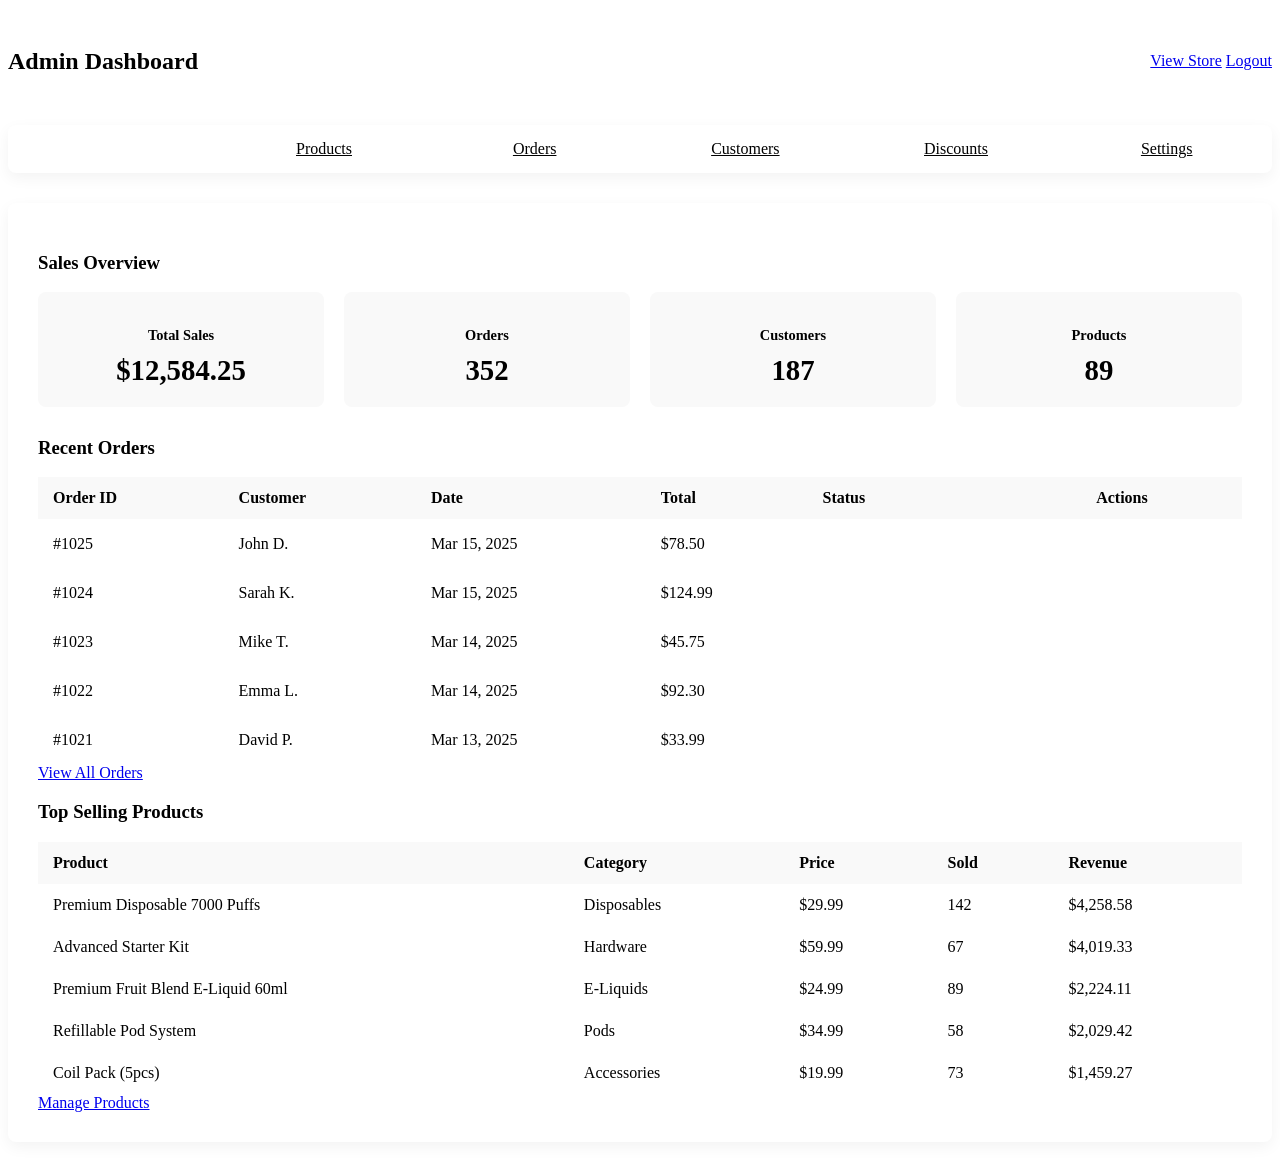
==== admin.html @ ee1f3477 "Add files via upload" ====
<!DOCTYPE html>
<html lang="en">
<head>
    <meta charset="UTF-8">
    <meta name="viewport" content="width=device-width, initial-scale=1.0">
    <title>Admin Dashboard - NewVape.ca</title>
    <link rel="stylesheet" href="styles.cs">
    <link rel="stylesheet" href="https://cdnjs.cloudflare.com/ajax/libs/font-awesome/6.0.0-beta3/css/all.min.css">
    <style>
        /* Additional admin-specific styles */
        .admin-container {
            padding: 20px 0;
        }
        
        .dashboard-header {
            display: flex;
            justify-content: space-between;
            align-items: center;
            margin-bottom: 30px;
        }
        
        .dashboard-nav {
            background-color: white;
            border-radius: 8px;
            overflow: hidden;
            box-shadow: 0 5px 15px rgba(0, 0, 0, 0.05);
            margin-bottom: 30px;
        }
        
        .dashboard-nav ul {
            display: flex;
            list-style: none;
            border-bottom: 1px solid var(--border);
            margin: 0;
            padding: 0;
        }
        
        .dashboard-nav li {
            flex: 1;
            text-align: center;
        }
        
        .dashboard-nav a {
            display: block;
            padding: 15px;
            color: var(--text);
            transition: background-color 0.3s, color 0.3s;
            font-weight: 500;
        }
        
        .dashboard-nav a:hover,
        .dashboard-nav a.active {
            background-color: var(--accent);
            color: white;
        }
        
        .dashboard-content {
            background-color: white;
            padding: 30px;
            border-radius: 8px;
            box-shadow: 0 5px 15px rgba(0, 0, 0, 0.05);
        }

        .dashboard-tab {
            display: none;
        }

        .dashboard-tab.active {
            display: block;
        }
        
        .dashboard-cards {
            display: grid;
            grid-template-columns: repeat(auto-fit, minmax(200px, 1fr));
            gap: 20px;
            margin-bottom: 30px;
        }
        
        .dashboard-card {
            background-color: #f9f9f9;
            padding: 20px;
            border-radius: 8px;
            text-align: center;
        }
        
        .dashboard-card h3 {
            color: var(--text-light);
            font-size: 0.9rem;
            margin-bottom: 10px;
        }
        
        .dashboard-card .value {
            font-size: 1.8rem;
            font-weight: bold;
            color: var(--primary);
        }
        
        .product-table {
            width: 100%;
            border-collapse: collapse;
        }
        
        .product-table th,
        .product-table td {
            padding: 12px 15px;
            text-align: left;
            border-bottom: 1px solid var(--border);
        }
        
        .product-table th {
            background-color: #f9f9f9;
            color: var(--primary);
            font-weight: 600;
        }
        
        .product-table tr:hover {
            background-color: #f9f9f9;
        }
        
        .action-btns {
            display: flex;
            gap: 5px;
        }
        
        .action-btn {
            padding: 5px 10px;
            border: none;
            border-radius: 4px;
            cursor: pointer;
            font-size: 0.8rem;
        }
        
        .edit-btn {
            background-color: var(--accent);
            color: white;
        }
        
        .delete-btn {
            background-color: var(--danger);
            color: white;
        }
        
        .pagination {
            display: flex;
            justify-content: center;
            margin-top: 20px;
        }
        
        .pagination a {
            display: inline-block;
            padding: 8px 12px;
            margin: 0 5px;
            border-radius: 4px;
            color: var(--text);
            background-color: #f9f9f9;
            transition: background-color 0.3s, color 0.3s;
        }
        
        .pagination a.active,
        .pagination a:hover {
            background-color: var(--accent);
            color: white;
        }

        /* Products Tab Styles */
        .products-header {
            display: flex;
            justify-content: space-between;
            align-items: center;
            margin-bottom: 20px;
        }

        .product-stats {
            display: flex;
            flex-wrap: wrap;
            gap: 20px;
            margin-bottom: 20px;
        }

        .product-stat-card {
            background-color: #f9f9f9;
            padding: 15px;
            border-radius: 6px;
            min-width: 150px;
            flex: 1;
        }

        .product-stat-card h4 {
            font-size: 0.9rem;
            color: var(--text-light);
            margin-bottom: 8px;
        }

        .product-stat-card .value {
            font-size: 1.5rem;
            font-weight: bold;
            color: var(--primary);
        }

        .product-categories-chart {
            background-color: #f9f9f9;
            padding: 20px;
            border-radius: 8px;
            margin-bottom: 30px;
        }

        /* Orders Tab Styles */
        .order-filters {
            display: flex;
            flex-wrap: wrap;
            gap: 15px;
            margin-bottom: 20px;
            padding: 15px;
            background-color: #f9f9f9;
            border-radius: 8px;
        }

        .filter-group {
            display: flex;
            align-items: center;
        }

        .filter-group label {
            margin-right: 10px;
            font-weight: 500;
        }

        .filter-select {
            padding: 8px 12px;
            border: 1px solid var(--border);
            border-radius: 4px;
            background-color: white;
        }

        .order-summary {
            display: grid;
            grid-template-columns: repeat(auto-fit, minmax(150px, 1fr));
            gap: 15px;
            margin-bottom: 30px;
        }

        .order-stat {
            background-color: #f9f9f9;
            padding: 15px;
            border-radius: 6px;
            text-align: center;
        }

        .order-stat h4 {
            font-size: 0.9rem;
            color: var(--text-light);
            margin-bottom: 8px;
        }

        .order-stat .value {
            font-size: 1.5rem;
            font-weight: bold;
            color: var(--primary);
        }

        .order-status {
            display: inline-block;
            padding: 5px 10px;
            border-radius: 20px;
            font-size: 0.8rem;
            font-weight: 500;
        }

        .status-pending {
            background-color: var(--warning);
            color: var(--dark);
        }

        .status-processing {
            background-color: var(--accent);
            color: white;
        }

        .status-ready {
            background-color: var(--success);
            color: white;
        }

        .status-completed {
            background-color: var(--primary);
            color: white;
        }

        .status-cancelled {
            background-color: var(--danger);
            color: white;
        }

        /* Discounts Tab Styles */
        .discount-card {
            background-color: white;
            border: 1px solid var(--border);
            border-radius: 8px;
            padding: 20px;
            margin-bottom: 20px;
            box-shadow: 0 2px 5px rgba(0,0,0,0.05);
        }

        .discount-header {
            display: flex;
            justify-content: space-between;
            align-items: center;
            margin-bottom: 15px;
        }

        .discount-title {
            font-size: 1.2rem;
            font-weight: 600;
            color: var(--primary);
        }

        .discount-status {
            padding: 5px 10px;
            border-radius: 20px;
            font-size: 0.8rem;
            font-weight: 500;
        }

        .status-active {
            background-color: var(--success);
            color: white;
        }

        .status-inactive {
            background-color: var(--text-light);
            color: white;
        }

        .status-scheduled {
            background-color: var(--warning);
            color: var(--dark);
        }

        .discount-details {
            display: grid;
            grid-template-columns: repeat(auto-fit, minmax(200px, 1fr));
            gap: 15px;
            margin-bottom: 15px;
        }

        .discount-detail {
            padding: 10px;
            background-color: #f9f9f9;
            border-radius: 6px;
        }

        .discount-detail h5 {
            font-size: 0.8rem;
            color: var(--text-light);
            margin-bottom: 5px;
        }

        .discount-detail p {
            font-weight: 500;
            color: var(--primary);
        }

        .discount-actions {
            display: flex;
            justify-content: flex-end;
            gap: 10px;
        }
    </style>
</head>
<body>
    <!-- Admin Dashboard -->
    <div class="admin-dashboard">
        <div class="container admin-container">
            <div class="dashboard-header">
                <h2>Admin Dashboard</h2>
                <div>
                    <a href="index.html" class="btn btn-outline mr-2">View Store</a>
                    <a href="index.html" class="btn btn-danger" id="logoutBtn">Logout</a>
                </div>
            </div>
            
            <div class="dashboard-nav">
                <ul>
                    <li><a href="#" class="active" data-tab="overview">Overview</a></li>
                    <li><a href="#" data-tab="products">Products</a></li>
                    <li><a href="#" data-tab="orders">Orders</a></li>
                    <li><a href="#" data-tab="customers">Customers</a></li>
                    <li><a href="#" data-tab="discounts">Discounts</a></li>
                    <li><a href="#" data-tab="settings">Settings</a></li>
                </ul>
            </div>
            
            <div class="dashboard-content">
                <!-- Overview Tab (Default) -->
                <div class="dashboard-tab active" id="overviewTab">
                    <h3>Sales Overview</h3>
                    <div class="dashboard-cards">
                        <div class="dashboard-card">
                            <h3>Total Sales</h3>
                            <div class="value">$12,584.25</div>
                        </div>
                        <div class="dashboard-card">
                            <h3>Orders</h3>
                            <div class="value">352</div>
                        </div>
                        <div class="dashboard-card">
                            <h3>Customers</h3>
                            <div class="value">187</div>
                        </div>
                        <div class="dashboard-card">
                            <h3>Products</h3>
                            <div class="value">89</div>
                        </div>
                    </div>
                    
                    <h3 class="my-4">Recent Orders</h3>
                    <table class="product-table">
                        <thead>
                            <tr>
                                <th>Order ID</th>
                                <th>Customer</th>
                                <th>Date</th>
                                <th>Total</th>
                                <th>Status</th>
                                <th>Actions</th>
                            </tr>
                        </thead>
                        <tbody>
                            <tr>
                                <td>#1025</td>
                                <td>John D.</td>
                                <td>Mar 15, 2025</td>
                                <td>$78.50</td>
                                <td><span class="order-status status-ready">Ready for pickup</span></td>
                                <td>
                                    <div class="action-btns">
                                        <button class="action-btn edit-btn">View</button>
                                    </div>
                                </td>
                            </tr>
                            <tr>
                                <td>#1024</td>
                                <td>Sarah K.</td>
                                <td>Mar 15, 2025</td>
                                <td>$124.99</td>
                                <td><span class="order-status status-processing">Processing</span></td>
                                <td>
                                    <div class="action-btns">
                                        <button class="action-btn edit-btn">View</button>
                                    </div>
                                </td>
                            </tr>
                            <tr>
                                <td>#1023</td>
                                <td>Mike T.</td>
                                <td>Mar 14, 2025</td>
                                <td>$45.75</td>
                                <td><span class="order-status status-completed">Completed</span></td>
                                <td>
                                    <div class="action-btns">
                                        <button class="action-btn edit-btn">View</button>
                                    </div>
                                </td>
                            </tr>
                            <tr>
                                <td>#1022</td>
                                <td>Emma L.</td>
                                <td>Mar 14, 2025</td>
                                <td>$92.30</td>
                                <td><span class="order-status status-completed">Completed</span></td>
                                <td>
                                    <div class="action-btns">
                                        <button class="action-btn edit-btn">View</button>
                                    </div>
                                </td>
                            </tr>
                            <tr>
                                <td>#1021</td>
                                <td>David P.</td>
                                <td>Mar 13, 2025</td>
                                <td>$33.99</td>
                                <td><span class="order-status status-cancelled">Cancelled</span></td>
                                <td>
                                    <div class="action-btns">
                                        <button class="action-btn edit-btn">View</button>
                                    </div>
                                </td>
                            </tr>
                        </tbody>
                    </table>

                    <div class="view-more-container text-center my-4">
                        <a href="#" class="btn btn-outline" data-tab="orders">View All Orders</a>
                    </div>

                    <h3 class="my-4">Top Selling Products</h3>
                    <table class="product-table">
                        <thead>
                            <tr>
                                <th>Product</th>
                                <th>Category</th>
                                <th>Price</th>
                                <th>Sold</th>
                                <th>Revenue</th>
                            </tr>
                        </thead>
                        <tbody>
                            <tr>
                                <td>Premium Disposable 7000 Puffs</td>
                                <td>Disposables</td>
                                <td>$29.99</td>
                                <td>142</td>
                                <td>$4,258.58</td>
                            </tr>
                            <tr>
                                <td>Advanced Starter Kit</td>
                                <td>Hardware</td>
                                <td>$59.99</td>
                                <td>67</td>
                                <td>$4,019.33</td>
                            </tr>
                            <tr>
                                <td>Premium Fruit Blend E-Liquid 60ml</td>
                                <td>E-Liquids</td>
                                <td>$24.99</td>
                                <td>89</td>
                                <td>$2,224.11</td>
                            </tr>
                            <tr>
                                <td>Refillable Pod System</td>
                                <td>Pods</td>
                                <td>$34.99</td>
                                <td>58</td>
                                <td>$2,029.42</td>
                            </tr>
                            <tr>
                                <td>Coil Pack (5pcs)</td>
                                <td>Accessories</td>
                                <td>$19.99</td>
                                <td>73</td>
                                <td>$1,459.27</td>
                            </tr>
                        </tbody>
                    </table>

                    <div class="view-more-container text-center my-4">
                        <a href="#" class="btn btn-outline" data-tab="products">Manage Products</a>
                    </div>
                </div>
                
                <!-- Products Tab -->
                <div class="dashboard-tab" id="productsTab">
                    <div class="products-header">
                        <h3>Product Management</h3>
                        <button class="btn btn-primary">Add New Product</button>
                    </div>
                    
                    <div class="product-stats">
                        <div class="product-stat-card">
                            <h4>Total Products</h4>
                            <div class="value">89</div>
                        </div>
                        <div class="product-stat-card">
                            <h4>Low Stock</h4>
                            <div class="value">7</div>
                        </div>
                        <div class="product-stat-card">
                            <h4>Out of Stock</h4>
                            <div class="value">3</div>
                        </div>
                        <div class="product-stat-card">
                            <h4>Top Selling</h4>
                            <div class="value">Disposables</div>
                        </div>
                    </div>
                    
                    <div class="product-categories-chart">
                        <h4 style="margin-bottom: 10px;">Product Categories Distribution</h4>
                        <div style="height: 250px; background-color: #e9ecef; display: flex; flex-direction: column; align-items: center; justify-content: center;">
                            <div style="width: 80%; height: 30px; background-color: #3498db; margin-bottom: 10px; position: relative;">
                                <span style="position: absolute; left: 10px; top: 5px; color: white; font-size: 12px;">Disposables (42%)</span>
                            </div>
                            <div style="width: 60%; height: 30px; background-color: #2ecc71; margin-bottom: 10px; position: relative;">
                                <span style="position: absolute; left: 10px; top: 5px; color: white; font-size: 12px;">Hardware (31%)</span>
                            </div>
                            <div style="width: 40%; height: 30px; background-color: #f39c12; margin-bottom: 10px; position: relative;">
                                <span style="position: absolute; left: 10px; top: 5px; color: white; font-size: 12px;">E-Liquids (15%)</span>
                            </div>
                            <div style="width: 30%; height: 30px; background-color: #e74c3c; margin-bottom: 10px; position: relative;">
                                <span style="position: absolute; left: 10px; top: 5px; color: white; font-size: 12px;">Pods (8%)</span>
                            </div>
                            <div style="width: 15%; height: 30px; background-color: #9b59b6; position: relative;">
                                <span style="position: absolute; left: 10px; top: 5px; color: white; font-size: 12px;">Accessories (4%)</span>
                            </div>
                        </div>
                    </div>
                    
                    <div class="products-filter">
                        <div class="filters-wrapper">
                            <div class="filter-group">
                                <label for="productCategory">Category:</label>
                                <select id="productCategory" class="filter-select">
                                    <option value="all">All Categories</option>
                                    <option value="disposables">Disposables</option>
                                    <option value="hardware">Hardware</option>
                                    <option value="eliquids">E-Liquids</option>
                                    <option value="pods">Pods & Cartridges</option>
                                    <option value="accessories">Accessories</option>
                                </select>
                            </div>
                            <div class="filter-group">
                                <label for="productStatus">Status:</label>
                                <select id="productStatus" class="filter-select">
                                    <option value="all">All Status</option>
                                    <option value="active">Active</option>
                                    <option value="inactive">Inactive</option>
                                    <option value="lowstock">Low Stock</option>
                                    <option value="outofstock">Out of Stock</option>
                                </select>
                            </div>
                            <div class="filter-group">
                                <label for="productSearch">Search:</label>
                                <input type="text" id="productSearch" placeholder="Search products..." class="form-control">
                            </div>
                            <button class="btn btn-primary filter-btn">Apply Filters</button>
                        </div>
                    </div>
                    
                    <table class="product-table mt-4">
                        <thead>
                            <tr>
                                <th>ID</th>
                                <th>Image</th>
                                <th>Product Name</th>
                                <th>Category</th>
                                <th>Price</th>
                                <th>Stock</th>
                                <th>Status</th>
                                <th>Actions</th>
                            </tr>
                        </thead>
                        <tbody>
                            <tr>
                                <td>#P001</td>
                                <td><img src="/api/placeholder/40/40" alt="Product" style="border-radius: 4px;"></td>
                                <td>Premium Disposable 7000 Puffs</td>
                                <td>Disposables</td>
                                <td>$29.99</td>
                                <td>45</td>
                                <td><span class="badge badge-success">Active</span></td>
                                <td>
                                    <div class="action-btns">
                                        <button class="action-btn edit-btn">Edit</button>
                                        <button class="action-btn delete-btn">Delete</button>
                                    </div>
                                </td>
                            </tr>
                            <tr>
                                <td>#P002</td>
                                <td><img src="/api/placeholder/40/40" alt="Product" style="border-radius: 4px;"></td>
                                <td>Advanced Starter Kit</td>
                                <td>Hardware</td>
                                <td>$59.99</td>
                                <td>23</td>
                                <td><span class="badge badge-success">Active</span></td>
                                <td>
                                    <div class="action-btns">
                                        <button class="action-btn edit-btn">Edit</button>
                                        <button class="action-btn delete-btn">Delete</button>
                                    </div>
                                </td>
                            </tr>
                            <tr>
                                <td>#P003</td>
                                <td><img src="/api/placeholder/40/40" alt="Product" style="border-radius: 4px;"></td>
                                <td>Premium Fruit Blend E-Liquid 60ml</td>
                                <td>E-Liquids</td>
                                <td>$24.99</td>
                                <td>58</td>
                                <td><span class="badge badge-success">Active</span></td>
                                <td>
                                    <div class="action-btns">
                                        <button class="action-btn edit-btn">Edit</button>
                                        <button class="action-btn delete-btn">Delete</button>
                                    </div>
                                </td>
                            </tr>
                            <tr>
                                <td>#P004</td>
                                <td><img src="/api/placeholder/40/40" alt="Product" style="border-radius: 4px;"></td>
                                <td>Refillable Pod System</td>
                                <td>Pods</td>
                                <td>$34.99</td>
                                <td>32</td>
                                <td><span class="badge badge-success">Active</span></td>
                                <td>
                                    <div class="action-btns">
                                        <button class="action-btn edit-btn">Edit</button>
                                        <button class="action-btn delete-btn">Delete</button>
                                    </div>
                                </td>
                            </tr>
                            <tr>
                                <td>#P005</td>
                                <td><img src="/api/placeholder/40/40" alt="Product" style="border-radius: 4px;"></td>
                                <td>Coil Pack (5pcs)</td>
                                <td>Accessories</td>
                                <td>$19.99</td>
                                <td>5</td>
                                <td><span class="badge badge-warning">Low Stock</span></td>
                                <td>
                                    <div class="action-btns">
                                        <button class="action-btn edit-btn">Edit</button>
                                        <button class="action-btn delete-btn">Delete</button>
                                    </div>
                                </td>
                            </tr>
                            <tr>
                                <td>#P006</td>
                                <td><img src="/api/placeholder/40/40" alt="Product" style="border-radius: 4px;"></td>
                                <td>Limited Edition Mod</td>
                                <td>Hardware</td>
                                <td>$89.99</td>
                                <td>0</td>
                                <td><span class="badge badge-danger">Out of Stock</span></td>
                                <td>
                                    <div class="action-btns">
                                        <button class="action-btn edit-btn">Edit</button>
                                        <button class="action-btn delete-btn">Delete</button>
                                    </div>
                                </td>
                            </tr>
                        </tbody>
                    </table>
                    
                    <div class="pagination">
                        <a href="#" class="active">1</a>
                        <a href="#">2</a>
                        <a href="#">3</a>
                        <a href="#">Next</a>
                    </div>
                </div>
                
                <!-- Orders Tab -->
                <div class="dashboard-tab" id="ordersTab">
                    <h3>Order Management</h3>
                    
                    <div class="order-filters">
                        <div class="filter-group">
                            <label for="statusFilter">Status:</label>
                            <select id="statusFilter" class="filter-select">
                                <option value="all">All</option>
                                <option value="pending">Pending</option>
                                <option value="processing">Processing</option>
                                <option value="ready">Ready for Pickup</option>
                                <option value="completed">Completed</option>
                                <option value="cancelled">Cancelled</option>
                            </select>
                        </div>
                        <div class="filter-group">
                            <label for="dateFilter">Date Range:</label>
                            <select id="dateFilter" class="filter-select">
                                <option value="today">Today</option>
                                <option value="yesterday">Yesterday</option>
                                <option value="last7" selected>Last 7 Days</option>
                                <option value="last30">Last 30 Days</option>
                                <option value="custom">Custom Range</option>
                            </select>
                        </div>
                        <div class="filter-group">
                            <label for="orderSearch">Search:</label>
                            <input type="text" id="orderSearch" placeholder="Order ID or customer name" class="form-control">
                        </div>
                        <button class="btn btn-primary">Apply Filters</button>
                    </div>
                    
                    <div class="order-summary">
                        <div class="order-stat">
                            <h4>Total Orders</h4>
                            <div class="value">74</div>
                        </div>
                        <div class="order-stat">
                            <h4>Pending</h4>
                            <div class="value">12</div>
                        </div>
                        <div class="order-stat">
                            <h4>Processing</h4>
                            <div class="value">26</div>
                        </div>
                        <div class="order-stat">
                            <h4>Ready</h4>
                            <div class="value">18</div>
                        </div>
                        <div class="order-stat">
                            <h4>Completed</h4>
                            <div class="value">16</div>
                        </div>
                        <div class="order-stat">
                            <h4>Cancelled</h4>
                            <div class="value">2</div>
                        </div>
                    </div>
                    
                    <table class="product-table">
                        <thead>
                            <tr>
                                <th>Order ID</th>
                                <th>Customer</th>
                                <th>Date</th>
                                <th>Items</th>
                                <th>Total</th>
                                <th>Status</th>
                                <th>Actions</th>
                            </tr>
                        </thead>
                        <tbody>
                            <tbody>
                                <tr>
                                    <td>#1032</td>
                                    <td>Alex Johnson</td>
                                    <td>Mar 17, 2025</td>
                                    <td>3 items</td>
                                    <td>$95.47</td>
                                    <td><span class="order-status status-pending">Pending</span></td>
                                    <td>
                                        <div class="action-btns">
                                            <button class="action-btn edit-btn">View</button>
                                            <button class="action-btn btn-primary">Process</button>
                                        </div>
                                    </td>
                                </tr>
                                <tr>
                                    <td>#1031</td>
                                    <td>Emma Davis</td>
                                    <td>Mar 17, 2025</td>
                                    <td>1 item</td>
                                    <td>$31.99</td>
                                    <td><span class="order-status status-pending">Pending</span></td>
                                    <td>
                                        <div class="action-btns">
                                            <button class="action-btn edit-btn">View</button>
                                            <button class="action-btn btn-primary">Process</button>
                                        </div>
                                    </td>
                                </tr>
                                <tr>
                                    <td>#1030</td>
                                    <td>Michael Brown</td>
                                    <td>Mar 16, 2025</td>
                                    <td>2 items</td>
                                    <td>$54.98</td>
                                    <td><span class="order-status status-processing">Processing</span></td>
                                    <td>
                                        <div class="action-btns">
                                            <button class="action-btn edit-btn">View</button>
                                            <button class="action-btn btn-success">Ready</button>
                                        </div>
                                    </td>
                                </tr>
                                <tr>
                                    <td>#1029</td>
                                    <td>Olivia Wilson</td>
                                    <td>Mar 16, 2025</td>
                                    <td>4 items</td>
                                    <td>$129.96</td>
                                    <td><span class="order-status status-ready">Ready</span></td>
                                    <td>
                                        <div class="action-btns">
                                            <button class="action-btn edit-btn">View</button>
                                            <button class="action-btn btn-primary">Complete</button>
                                        </div>
                                    </td>
                                </tr>
                                <tr>
                                    <td>#1028</td>
                                    <td>James Miller</td>
                                    <td>Mar 15, 2025</td>
                                    <td>1 item</td>
                                    <td>$76.49</td>
                                    <td><span class="order-status status-completed">Completed</span></td>
                                    <td>
                                        <div class="action-btns">
                                            <button class="action-btn edit-btn">View</button>
                                        </div>
                                    </td>
                                </tr>
                                <tr>
                                    <td>#1027</td>
                                    <td>Sophia Moore</td>
                                    <td>Mar 15, 2025</td>
                                    <td>2 items</td>
                                    <td>$64.98</td>
                                    <td><span class="order-status status-cancelled">Cancelled</span></td>
                                    <td>
                                        <div class="action-btns">
                                            <button class="action-btn edit-btn">View</button>
                                        </div>
                                    </td>
                                </tr>
                                <tr>
                                    <td>#1026</td>
                                    <td>Ethan Taylor</td>
                                    <td>Mar 14, 2025</td>
                                    <td>3 items</td>
                                    <td>$87.25</td>
                                    <td><span class="order-status status-completed">Completed</span></td>
                                    <td>
                                        <div class="action-btns">
                                            <button class="action-btn edit-btn">View</button>
                                        </div>
                                    </td>
                                </tr>
                                <tr>
                                    <td>#1025</td>
                                    <td>John D.</td>
                                    <td>Mar 15, 2025</td>
                                    <td>2 items</td>
                                    <td>$78.50</td>
                                    <td><span class="order-status status-ready">Ready</span></td>
                                    <td>
                                        <div class="action-btns">
                                            <button class="action-btn edit-btn">View</button>
                                            <button class="action-btn btn-primary">Complete</button>
                                        </div>
                                    </td>
                                </tr>
                            </tbody>
                        </table>
                        
                        <div class="pagination">
                            <a href="#" class="active">1</a>
                            <a href="#">2</a>
                            <a href="#">3</a>
                            <a href="#">Next</a>
                        </div>
                    </div>
                    
                    <!-- Discounts Tab -->
                    <div class="dashboard-tab" id="discountsTab">
                        <div class="products-header">
                            <h3>Discount Management</h3>
                            <button class="btn btn-primary">Create New Discount</button>
                        </div>
                        
                        <!-- Active Discounts -->
                        <h4 style="margin: 20px 0 15px;">Active Discounts</h4>
                        
                        <div class="discount-card">
                            <div class="discount-header">
                                <div class="discount-title">Spring Sale 2025</div>
                                <span class="discount-status status-active">Active</span>
                            </div>
                            <div class="discount-details">
                                <div class="discount-detail">
                                    <h5>Discount Code</h5>
                                    <p>SPRING25</p>
                                </div>
                                <div class="discount-detail">
                                    <h5>Discount Type</h5>
                                    <p>Percentage (15%)</p>
                                </div>
                                <div class="discount-detail">
                                    <h5>Start Date</h5>
                                    <p>Mar 01, 2025</p>
                                </div>
                                <div class="discount-detail">
                                    <h5>End Date</h5>
                                    <p>Mar 31, 2025</p>
                                </div>
                                <div class="discount-detail">
                                    <h5>Usage Count</h5>
                                    <p>47</p>
                                </div>
                            </div>
                            <div class="discount-actions">
                                <button class="btn btn-outline">Edit</button>
                                <button class="btn btn-danger">Deactivate</button>
                            </div>
                        </div>
                        
                        <div class="discount-card">
                            <div class="discount-header">
                                <div class="discount-title">New Customer Discount</div>
                                <span class="discount-status status-active">Active</span>
                            </div>
                            <div class="discount-details">
                                <div class="discount-detail">
                                    <h5>Discount Code</h5>
                                    <p>WELCOME10</p>
                                </div>
                                <div class="discount-detail">
                                    <h5>Discount Type</h5>
                                    <p>Percentage (10%)</p>
                                </div>
                                <div class="discount-detail">
                                    <h5>Start Date</h5>
                                    <p>Jan 01, 2025</p>
                                </div>
                                <div class="discount-detail">
                                    <h5>End Date</h5>
                                    <p>Dec 31, 2025</p>
                                </div>
                                <div class="discount-detail">
                                    <h5>Usage Count</h5>
                                    <p>129</p>
                                </div>
                            </div>
                            <div class="discount-actions">
                                <button class="btn btn-outline">Edit</button>
                                <button class="btn btn-danger">Deactivate</button>
                            </div>
                        </div>
    
                        <div class="discount-card">
                            <div class="discount-header">
                                <div class="discount-title">Loyalty Member Discount</div>
                                <span class="discount-status status-active">Active</span>
                            </div>
                            <div class="discount-details">
                                <div class="discount-detail">
                                    <h5>Discount Code</h5>
                                    <p>LOYAL20</p>
                                </div>
                                <div class="discount-detail">
                                    <h5>Discount Type</h5>
                                    <p>Percentage (20%)</p>
                                </div>
                                <div class="discount-detail">
                                    <h5>Start Date</h5>
                                    <p>Feb 15, 2025</p>
                                </div>
                                <div class="discount-detail">
                                    <h5>End Date</h5>
                                    <p>None (Ongoing)</p>
                                </div>
                                <div class="discount-detail">
                                    <h5>Usage Count</h5>
                                    <p>83</p>
                                </div>
                            </div>
                            <div class="discount-actions">
                                <button class="btn btn-outline">Edit</button>
                                <button class="btn btn-danger">Deactivate</button>
                            </div>
                        </div>
                        
                        <!-- Scheduled Discounts -->
                        <h4 style="margin: 30px 0 15px;">Scheduled Discounts</h4>
                        
                        <div class="discount-card">
                            <div class="discount-header">
                                <div class="discount-title">Summer Blowout Sale</div>
                                <span class="discount-status status-scheduled">Scheduled</span>
                            </div>
                            <div class="discount-details">
                                <div class="discount-detail">
                                    <h5>Discount Code</h5>
                                    <p>SUMMER25</p>
                                </div>
                                <div class="discount-detail">
                                    <h5>Discount Type</h5>
                                    <p>Percentage (25%)</p>
                                </div>
                                <div class="discount-detail">
                                    <h5>Start Date</h5>
                                    <p>Jun 01, 2025</p>
                                </div>
                                <div class="discount-detail">
                                    <h5>End Date</h5>
                                    <p>Aug 31, 2025</p>
                                </div>
                                <div class="discount-detail">
                                    <h5>Usage Count</h5>
                                    <p>0</p>
                                </div>
                            </div>
                            <div class="discount-actions">
                                <button class="btn btn-outline">Edit</button>
                                <button class="btn btn-danger">Cancel</button>
                            </div>
                        </div>
    
                        <div class="discount-card">
                            <div class="discount-header">
                                <div class="discount-title">Back to School Sale</div>
                                <span class="discount-status status-scheduled">Scheduled</span>
                            </div>
                            <div class="discount-details">
                                <div class="discount-detail">
                                    <h5>Discount Code</h5>
                                    <p>SCHOOL15</p>
                                </div>
                                <div class="discount-detail">
                                    <h5>Discount Type</h5>
                                    <p>Percentage (15%)</p>
                                </div>
                                <div class="discount-detail">
                                    <h5>Start Date</h5>
                                    <p>Aug 15, 2025</p>
                                </div>
                                <div class="discount-detail">
                                    <h5>End Date</h5>
                                    <p>Sep 15, 2025</p>
                                </div>
                                <div class="discount-detail">
                                    <h5>Usage Count</h5>
                                    <p>0</p>
                                </div>
                            </div>
                            <div class="discount-actions">
                                <button class="btn btn-outline">Edit</button>
                                <button class="btn btn-danger">Cancel</button>
                            </div>
                        </div>
                        
                        <!-- Expired Discounts -->
                        <h4 style="margin: 30px 0 15px;">Expired Discounts</h4>
                        
                        <div class="discount-card">
                            <div class="discount-header">
                                <div class="discount-title">Winter Holiday Special</div>
                                <span class="discount-status status-inactive">Expired</span>
                            </div>
                            <div class="discount-details">
                                <div class="discount-detail">
                                    <h5>Discount Code</h5>
                                    <p>WINTER20</p>
                                </div>
                                <div class="discount-detail">
                                    <h5>Discount Type</h5>
                                    <p>Percentage (20%)</p>
                                </div>
                                <div class="discount-detail">
                                    <h5>Start Date</h5>
                                    <p>Dec 01, 2024</p>
                                </div>
                                <div class="discount-detail">
                                    <h5>End Date</h5>
                                    <p>Jan 15, 2025</p>
                                </div>
                                <div class="discount-detail">
                                    <h5>Usage Count</h5>
                                    <p>184</p>
                                </div>
                            </div>
                            <div class="discount-actions">
                                <button class="btn btn-outline">View Details</button>
                                <button class="btn btn-success">Reactivate</button>
                            </div>
                        </div>
    
                        <div class="discount-card">
                            <div class="discount-header">
                                <div class="discount-title">Valentine's Day Sale</div>
                                <span class="discount-status status-inactive">Expired</span>
                            </div>
                            <div class="discount-details">
                                <div class="discount-detail">
                                    <h5>Discount Code</h5>
                                    <p>LOVE15</p>
                                </div>
                                <div class="discount-detail">
                                    <h5>Discount Type</h5>
                                    <p>Percentage (15%)</p>
                                </div>
                                <div class="discount-detail">
                                    <h5>Start Date</h5>
                                    <p>Feb 07, 2025</p>
                                </div>
                                <div class="discount-detail">
                                    <h5>End Date</h5>
                                    <p>Feb 14, 2025</p>
                                </div>
                                <div class="discount-detail">
                                    <h5>Usage Count</h5>
                                    <p>63</p>
                                </div>
                            </div>
                            <div class="discount-actions">
                                <button class="btn btn-outline">View Details</button>
                                <button class="btn btn-success">Reactivate</button>
                            </div>
                        </div>
                    </div>
                    
                    <!-- Customers Tab -->
                    <div class="dashboard-tab" id="customersTab">
                        <h3>Customer Management</h3>
                        
                        <div class="order-filters">
                            <div class="filter-group">
                                <label for="customerStatus">Status:</label>
                                <select id="customerStatus" class="filter-select">
                                    <option value="all">All</option>
                                    <option value="active">Active</option>
                                    <option value="new">New (< 30 days)</option>
                                    <option value="inactive">Inactive (> 90 days)</option>
                                </select>
                            </div>
                            <div class="filter-group">
                                <label for="customerSort">Sort By:</label>
                                <select id="customerSort" class="filter-select">
                                    <option value="recent">Most Recent</option>
                                    <option value="name">Name</option>
                                    <option value="orders">Orders (High to Low)</option>
                                    <option value="spent">Amount Spent</option>
                                </select>
                            </div>
                            <div class="filter-group">
                                <label for="customerSearch">Search:</label>
                                <input type="text" id="customerSearch" placeholder="Name or email" class="form-control">
                            </div>
                            <button class="btn btn-primary">Apply Filters</button>
                        </div>
                        
                        <div class="order-summary">
                            <div class="order-stat">
                                <h4>Total Customers</h4>
                                <div class="value">187</div>
                            </div>
                            <div class="order-stat">
                                <h4>New This Month</h4>
                                <div class="value">24</div>
                            </div>
                            <div class="order-stat">
                                <h4>Returning</h4>
                                <div class="value">73%</div>
                            </div>
                            <div class="order-stat">
                                <h4>Avg. Order Value</h4>
                                <div class="value">$54.99</div>
                            </div>
                        </div>
    
                        <table class="product-table">
                            <thead>
                                <tr>
                                    <th>ID</th>
                                    <th>Name</th>
                                    <th>Email</th>
                                    <th>Phone</th>
                                    <th>Orders</th>
                                    <th>Total Spent</th>
                                    <th>Joined</th>
                                    <th>Actions</th>
                                </tr>
                            </thead>
                            <tbody>
                                <tr>
                                    <td>#C187</td>
                                    <td>Alex Johnson</td>
                                    <td>alex.j@example.com</td>
                                    <td>(416) 555-7890</td>
                                    <td>8</td>
                                    <td>$458.92</td>
                                    <td>Mar 17, 2025</td>
                                    <td>
                                        <div class="action-btns">
                                            <button class="action-btn edit-btn">View</button>
                                            <button class="action-btn btn-primary">Contact</button>
                                        </div>
                                    </td>
                                </tr>
                                <tr>
                                    <td>#C186</td>
                                    <td>Emma Davis</td>
                                    <td>emma.d@example.com</td>
                                    <td>(647) 555-1234</td>
                                    <td>1</td>
                                    <td>$31.99</td>
                                    <td>Mar 16, 2025</td>
                                    <td>
                                        <div class="action-btns">
                                            <button class="action-btn edit-btn">View</button>
                                            <button class="action-btn btn-primary">Contact</button>
                                        </div>
                                    </td>
                                </tr>
                                <tr>
                                    <td>#C185</td>
                                    <td>Michael Brown</td>
                                    <td>m.brown@example.com</td>
                                    <td>(416) 555-3456</td>
                                    <td>2</td>
                                    <td>$54.98</td>
                                    <td>Mar 15, 2025</td>
                                    <td>
                                        <div class="action-btns">
                                            <button class="action-btn edit-btn">View</button>
                                            <button class="action-btn btn-primary">Contact</button>
                                        </div>
                                    </td>
                                </tr>
                                <tr>
                                    <td>#C184</td>
                                    <td>Olivia Wilson</td>
                                    <td>o.wilson@example.com</td>
                                    <td>(647) 555-7890</td>
                                    <td>12</td>
                                    <td>$673.47</td>
                                    <td>Jan 23, 2025</td>
                                    <td>
                                        <div class="action-btns">
                                            <button class="action-btn edit-btn">View</button>
                                            <button class="action-btn btn-primary">Contact</button>
                                        </div>
                                    </td>
                                </tr>
                                <tr>
                                    <td>#C183</td>
                                    <td>James Miller</td>
                                    <td>james.m@example.com</td>
                                    <td>(905) 555-2468</td>
                                    <td>5</td>
                                    <td>$298.95</td>
                                    <td>Feb 7, 2025</td>
                                    <td>
                                        <div class="action-btns">
                                            <button class="action-btn edit-btn">View</button>
                                            <button class="action-btn btn-primary">Contact</button>
                                        </div>
                                    </td>
                                </tr>
                            </tbody>
                        </table>
                        
                        <div class="pagination">
                            <a href="#" class="active">1</a>
                            <a href="#">2</a>
                            <a href="#">3</a>
                            <a href="#">Next</a>
                        </div>
                    </div>
                    
                    <!-- Settings Tab -->
                    <div class="dashboard-tab" id="settingsTab">
                        <h3>Store Settings</h3>
                        
                        <div class="settings-grid" style="margin-top: 20px; display: grid; grid-template-columns: repeat(auto-fit, minmax(300px, 1fr)); gap: 30px;">
                            <div class="settings-section" style="background: white; border-radius: 8px; box-shadow: 0 2px 5px rgba(0,0,0,0.1); padding: 20px;">
                                <h4 style="margin-bottom: 15px; padding-bottom: 10px; border-bottom: 1px solid #eee;">Store Information</h4>
                                <form>
                                    <div class="form-group">
                                        <label for="storeName">Store Name</label>
                                        <input type="text" id="storeName" class="form-control" value="NewVape.ca">
                                    </div>
                                    <div class="form-group">
                                        <label for="storeEmail">Store Email</label>
                                        <input type="email" id="storeEmail" class="form-control" value="newvape361@gmail.com">
                                    </div>
                                    <div class="form-group">
                                        <label for="storePhone">Store Phone</label>
                                        <input type="tel" id="storePhone" class="form-control" value="(437) 267-1990">
                                    </div>
                                    <div class="form-group">
                                        <label for="storeAddress">Store Address</label>
                                        <textarea id="storeAddress" class="form-control" rows="3">361 Yonge St, Toronto, ON M5B 2L3</textarea>
                                    </div>
                                    <button type="submit" class="btn btn-primary">Save Changes</button>
                                </form>
                            </div>
                            
                            <div class="settings-section" style="background: white; border-radius: 8px; box-shadow: 0 2px 5px rgba(0,0,0,0.1); padding: 20px;">
                                <h4 style="margin-bottom: 15px; padding-bottom: 10px; border-bottom: 1px solid #eee;">Business Hours</h4>
                                <form>
                                    <div class="form-group">
                                        <label>Monday</label>
                                        <div style="display: flex; gap: 10px;">
                                            <input type="time" class="form-control" value="10:00">
                                            <span>to</span>
                                            <input type="time" class="form-control" value="23:00">
                                        </div>
                                    </div>
                                    <div class="form-group">
                                        <label>Tuesday</label>
                                        <div style="display: flex; gap: 10px;">
                                            <input type="time" class="form-control" value="10:00">
                                            <span>to</span>
                                            <input type="time" class="form-control" value="23:00">
                                        </div>
                                    </div>
                                    <div class="form-group">
                                        <label>Wednesday</label>
                                        <div style="display: flex; gap: 10px;">
                                            <input type="time" class="form-control" value="10:00">
                                            <span>to</span>
                                            <input type="time" class="form-control" value="23:00">
                                        </div>
                                    </div>
                                    <div class="form-group">
                                        <label>Thursday</label>
                                        <div style="display: flex; gap: 10px;">
                                            <input type="time" class="form-control" value="10:00">
                                            <span>to</span>
                                            <input type="time" class="form-control" value="23:00">
                                        </div>
                                    </div>
                                    <div class="form-group">
                                        <label>Friday</label>
                                        <div style="display: flex; gap: 10px;">
                                            <input type="time" class="form-control" value="10:00">
                                            <span>to</span>
                                            <input type="time" class="form-control" value="23:00">
                                        </div>
                                    </div>
                                    <div class="form-group">
                                        <label>Saturday</label>
                                        <div style="display: flex; gap: 10px;">
                                            <input type="time" class="form-control" value="10:00">
                                            <span>to</span>
                                            <input type="time" class="form-control" value="23:00">
                                        </div>
                                    </div>
                                    <div class="form-group">
                                        <label>Sunday</label>
                                        <div style="display: flex; gap: 10px;">
                                            <input type="time" class="form-control" value="10:00">
                                            <span>to</span>
                                            <input type="time" class="form-control" value="23:00">
                                        </div>
                                    </div>
                                    <button type="submit" class="btn btn-primary">Save Changes</button>
                                </form>
                            </div>
                            
                            <div class="settings-section" style="background: white; border-radius: 8px; box-shadow: 0 2px 5px rgba(0,0,0,0.1); padding: 20px;">
                                <h4 style="margin-bottom: 15px; padding-bottom: 10px; border-bottom: 1px solid #eee;">User Account</h4>
                                <form>
                                    <div class="form-group">
                                        <label for="adminUsername">Username</label>
                                        <input type="text" id="adminUsername" class="form-control" value="admin">
                                    </div>
                                    <div class="form-group">
                                        <label for="adminEmail">Email</label>
                                        <input type="email" id="adminEmail" class="form-control" value="admin@newvape.ca">
                                    </div>
                                    <div class="form-group">
                                        <label for="currentPassword">Current Password</label>
                                        <input type="password" id="currentPassword" class="form-control" placeholder="Enter current password">
                                    </div>
                                    <div class="form-group">
                                        <label for="newPassword">New Password</label>
                                        <input type="password" id="newPassword" class="form-control" placeholder="Enter new password">
                                    </div>
                                    <div class="form-group">
                                        <label for="confirmPassword">Confirm New Password</label>
                                        <input type="password" id="confirmPassword" class="form-control" placeholder="Confirm new password">
                                    </div>
                                    <button type="submit" class="btn btn-primary">Update Account</button>
                                </form>
                            </div>
                        </div>
                    </div>
                </div>
            </div>
        </div>
    
        <script src="https://cdnjs.cloudflare.com/ajax/libs/jquery/3.6.0/jquery.min.js"></script>
        <script>
            // Fixed Dashboard Tab Switching Script
document.addEventListener('DOMContentLoaded', function() {
    // Dashboard tabs
    const dashboardTabLinks = document.querySelectorAll('.dashboard-nav a');
    const dashboardTabs = document.querySelectorAll('.dashboard-tab');
    
    dashboardTabLinks.forEach(link => {
        link.addEventListener('click', function(e) {
            e.preventDefault();
            
            // Remove active class from all links
            dashboardTabLinks.forEach(l => l.classList.remove('active'));
            this.classList.add('active');
            
            // Hide all tabs
            dashboardTabs.forEach(tab => {
                tab.classList.remove('active');
            });
            
            // Show selected tab
            const tabId = this.getAttribute('data-tab') + 'Tab';
            const selectedTab = document.getElementById(tabId);
            if (selectedTab) selectedTab.classList.add('active');
        });
    });
    
    // Logout button
    const logoutBtn = document.getElementById('logoutBtn');
    if (logoutBtn) {
        logoutBtn.addEventListener('click', function(e) {
            e.preventDefault();
            if (confirm('Are you sure you want to logout?')) {
                window.location.href = 'index.html';
            }
        });
    }

    // View All Orders link
    const viewAllOrdersLink = document.querySelector('.view-more-container a[data-tab="orders"]');
    if (viewAllOrdersLink) {
        viewAllOrdersLink.addEventListener('click', function(e) {
            e.preventDefault();
            
            // Remove active class from all links
            dashboardTabLinks.forEach(l => l.classList.remove('active'));
            document.querySelector('.dashboard-nav a[data-tab="orders"]').classList.add('active');
            
            // Hide all tabs
            dashboardTabs.forEach(tab => {
                tab.classList.remove('active');
            });
            
            // Show orders tab
            document.getElementById('ordersTab').classList.add('active');
        });
    }

    // View Manage Products link
    const manageProductsLink = document.querySelector('.view-more-container a[data-tab="products"]');
    if (manageProductsLink) {
        manageProductsLink.addEventListener('click', function(e) {
            e.preventDefault();
            
            // Remove active class from all links
            dashboardTabLinks.forEach(l => l.classList.remove('active'));
            document.querySelector('.dashboard-nav a[data-tab="products"]').classList.add('active');
            
            // Hide all tabs
            dashboardTabs.forEach(tab => {
                tab.classList.remove('active');
            });
            
            // Show products tab
            document.getElementById('productsTab').classList.add('active');
        });
    }

    // Add event listeners for action buttons
    const actionButtons = document.querySelectorAll('.action-btn');
    actionButtons.forEach(button => {
        button.addEventListener('click', function() {
            if (this.classList.contains('edit-btn')) {
                alert('View/Edit functionality would open a detail modal or page here.');
            } else if (this.classList.contains('delete-btn')) {
                if (confirm('Are you sure you want to delete this item?')) {
                    alert('Item would be deleted here.');
                }
            } else if (this.classList.contains('btn-primary') && this.textContent === 'Process') {
                if (confirm('Move this order to Processing status?')) {
                    const statusCell = this.closest('tr').querySelector('.order-status');
                    statusCell.className = 'order-status status-processing';
                    statusCell.textContent = 'Processing';
                    this.textContent = 'Ready';
                    this.classList.remove('btn-primary');
                    this.classList.add('btn-success');
                }
            } else if (this.classList.contains('btn-success') && this.textContent === 'Ready') {
                if (confirm('Mark this order as Ready for Pickup?')) {
                    const statusCell = this.closest('tr').querySelector('.order-status');
                    statusCell.className = 'order-status status-ready';
                    statusCell.textContent = 'Ready';
                    this.textContent = 'Complete';
                    this.classList.remove('btn-success');
                    this.classList.add('btn-primary');
                }
            } else if (this.classList.contains('btn-primary') && this.textContent === 'Complete') {
                if (confirm('Mark this order as Completed?')) {
                    const statusCell = this.closest('tr').querySelector('.order-status');
                    statusCell.className = 'order-status status-completed';
                    statusCell.textContent = 'Completed';
                    this.textContent = 'View';
                    this.classList.remove('btn-primary');
                    const actionBtns = this.closest('.action-btns');
                    const completeBtnParent = this.parentNode;
                    completeBtnParent.removeChild(this);
                }
            } else if (this.classList.contains('btn-success') && this.textContent === 'Reactivate') {
                if (confirm('Reactivate this discount?')) {
                    const discountHeader = this.closest('.discount-card').querySelector('.discount-header');
                    const statusSpan = discountHeader.querySelector('.discount-status');
                    statusSpan.className = 'discount-status status-active';
                    statusSpan.textContent = 'Active';
                    this.textContent = 'Deactivate';
                    this.classList.remove('btn-success');
                    this.classList.add('btn-danger');
                }
            } else if (this.classList.contains('btn-danger') && this.textContent === 'Deactivate') {
                if (confirm('Deactivate this discount?')) {
                    const discountHeader = this.closest('.discount-card').querySelector('.discount-header');
                    const statusSpan = discountHeader.querySelector('.discount-status');
                    statusSpan.className = 'discount-status status-inactive';
                    statusSpan.textContent = 'Inactive';
                    this.textContent = 'Reactivate';
                    this.classList.remove('btn-danger');
                    this.classList.add('btn-success');
                }
            }
        });
    });

    // Filter functionality
    const filterButtons = document.querySelectorAll('.filter-btn');
    filterButtons.forEach(button => {
        button.addEventListener('click', function() {
            alert('Filter functionality would be applied here.');
        });
    });

    // Pagination functionality
    const paginationLinks = document.querySelectorAll('.pagination a');
    paginationLinks.forEach(link => {
        link.addEventListener('click', function(e) {
            e.preventDefault();
            paginationLinks.forEach(l => l.classList.remove('active'));
            this.classList.add('active');
            alert('Pagination would load the corresponding page here.');
        });
    });

    // Form submission handlers
    const forms = document.querySelectorAll('form');
    forms.forEach(form => {
        form.addEventListener('submit', function(e) {
            e.preventDefault();
            alert('Form would be submitted and data saved here.');
        });
    });
});
    </script>
</body>
</html>
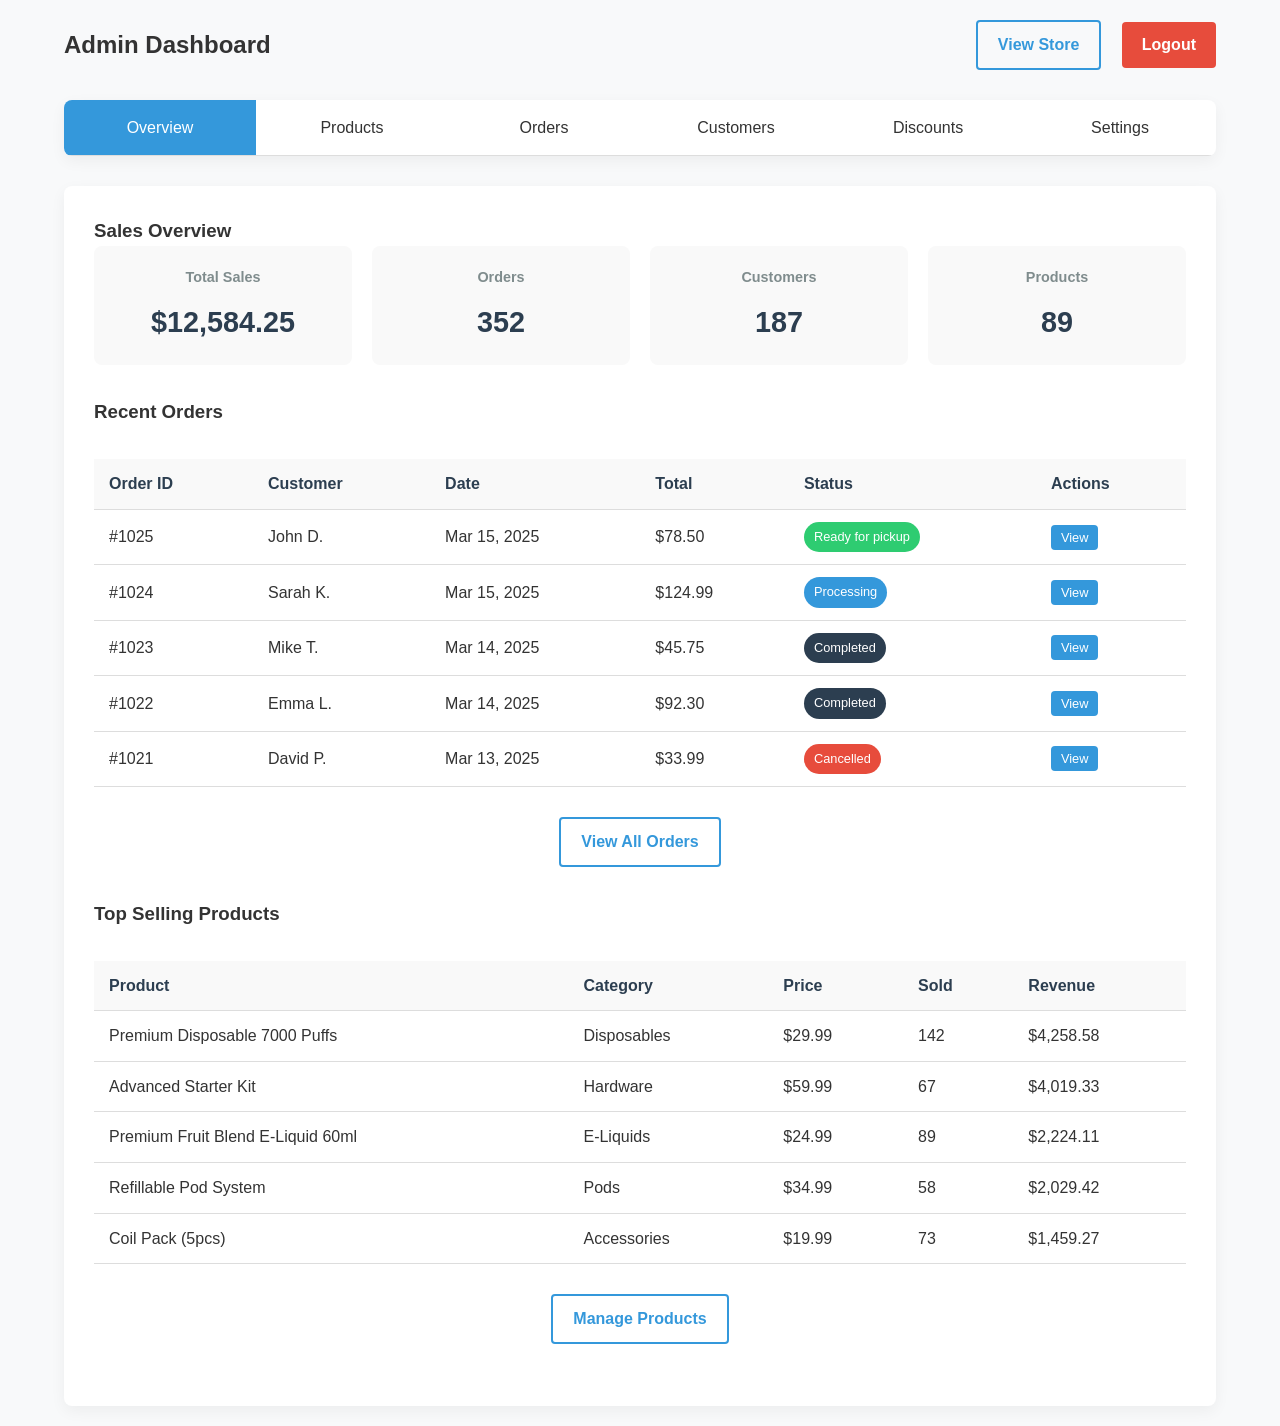
==== commit 3a2f230c: "Update admin.html" ====
--- a/admin.html
+++ b/admin.html
@@ -4,7 +4,7 @@
     <meta charset="UTF-8">
     <meta name="viewport" content="width=device-width, initial-scale=1.0">
     <title>Admin Dashboard - NewVape.ca</title>
-    <link rel="stylesheet" href="styles.cs">
+    <link rel="stylesheet" href="style.css">
     <link rel="stylesheet" href="https://cdnjs.cloudflare.com/ajax/libs/font-awesome/6.0.0-beta3/css/all.min.css">
     <style>
         /* Additional admin-specific styles */
@@ -1627,4 +1627,4 @@
 });
     </script>
 </body>
-</html>+</html>
--- a/style.css
+++ b/style.css
@@ -0,0 +1,1490 @@
+:root {
+    --primary: #2c3e50;
+    --secondary: #34495e;
+    --accent: #3498db;
+    --accent-dark: #2980b9;
+    --success: #2ecc71;
+    --danger: #e74c3c;
+    --warning: #f39c12;
+    --light: #ecf0f1;
+    --dark: #1a1a1a;
+    --text: #333;
+    --text-light: #7f8c8d;
+    --border: #ddd;
+}
+
+* {
+    margin: 0;
+    padding: 0;
+    box-sizing: border-box;
+    font-family: 'Segoe UI', Tahoma, Geneva, Verdana, sans-serif;
+}
+
+body {
+    background-color: #f8f9fa;
+    color: var(--text);
+    line-height: 1.6;
+}
+
+a {
+    text-decoration: none;
+    color: var(--accent);
+    transition: color 0.3s;
+}
+
+a:hover {
+    color: var(--accent-dark);
+}
+
+.container {
+    width: 90%;
+    max-width: 1200px;
+    margin: 0 auto;
+    padding: 0 15px;
+}
+
+.btn {
+    display: inline-block;
+    padding: 10px 20px;
+    border: none;
+    border-radius: 4px;
+    cursor: pointer;
+    font-weight: 600;
+    text-align: center;
+    transition: all 0.3s;
+}
+
+.btn-primary {
+    background-color: var(--accent);
+    color: white;
+}
+
+.btn-primary:hover {
+    background-color: var(--accent-dark);
+    color: white;
+}
+
+.btn-success {
+    background-color: var(--success);
+    color: white;
+}
+
+.btn-success:hover {
+    background-color: #27ae60;
+    color: white;
+}
+
+.btn-danger {
+    background-color: var(--danger);
+    color: white;
+}
+
+.btn-danger:hover {
+    background-color: #c0392b;
+    color: white;
+}
+
+.btn-outline {
+    background-color: transparent;
+    border: 2px solid var(--accent);
+    color: var(--accent);
+}
+
+.btn-outline:hover {
+    background-color: var(--accent);
+    color: white;
+}
+
+.text-center {
+    text-align: center;
+}
+
+.my-4 {
+    margin-top: 2rem;
+    margin-bottom: 2rem;
+}
+
+.my-5 {
+    margin-top: 3rem;
+    margin-bottom: 3rem;
+}
+
+.mt-4 {
+    margin-top: 2rem;
+}
+
+.mr-2 {
+    margin-right: 1rem;
+}
+
+.badge {
+    display: inline-block;
+    padding: 0.25rem 0.5rem;
+    font-size: 0.75rem;
+    font-weight: 700;
+    border-radius: 0.25rem;
+    color: white;
+}
+
+.badge-primary {
+    background-color: var(--accent);
+}
+
+.badge-danger {
+    background-color: var(--danger);
+}
+
+.badge-success {
+    background-color: var(--success);
+}
+
+.badge-warning {
+    background-color: var(--warning);
+    color: var(--dark);
+}
+
+.bg-light {
+    background-color: var(--light);
+}
+
+/* Age Verification */
+#age-verification {
+    position: fixed;
+    top: 0;
+    left: 0;
+    width: 100%;
+    height: 100%;
+    background-color: rgba(0, 0, 0, 0.9);
+    display: flex;
+    justify-content: center;
+    align-items: center;
+    z-index: 9999;
+}
+
+.age-box {
+    background-color: white;
+    padding: 40px;
+    border-radius: 8px;
+    text-align: center;
+    max-width: 500px;
+    box-shadow: 0 10px 25px rgba(0, 0, 0, 0.5);
+}
+
+.age-box h2 {
+    margin-bottom: 20px;
+    color: var(--primary);
+    font-size: 1.8rem;
+}
+
+.age-box p {
+    margin-bottom: 25px;
+    color: var(--text);
+    font-size: 1.1rem;
+}
+
+.age-btns {
+    display: flex;
+    justify-content: center;
+    gap: 20px;
+}
+
+#main-content {
+    display: none;
+}
+
+/* Header */
+header {
+    background-color: white;
+    box-shadow: 0 2px 10px rgba(0, 0, 0, 0.1);
+    position: sticky;
+    top: 0;
+    z-index: 1000;
+}
+
+.header-container {
+    display: flex;
+    justify-content: space-between;
+    align-items: center;
+    padding: 15px 0;
+}
+
+.logo {
+    font-size: 1.8rem;
+    font-weight: bold;
+    color: var(--primary);
+    display: flex;
+    align-items: center;
+}
+
+.logo i {
+    margin-right: 10px;
+    color: var(--accent);
+}
+
+.logo a {
+    color: var(--primary);
+    text-decoration: none;
+}
+
+.nav-links {
+    display: flex;
+    list-style: none;
+    margin: 0;
+    padding: 0;
+}
+
+.nav-links li {
+    position: relative;
+}
+
+.nav-links a {
+    display: block;
+    padding: 10px 15px;
+    color: var(--text);
+    font-weight: 500;
+    transition: color 0.3s;
+}
+
+.nav-links a:hover {
+    color: var(--accent);
+}
+
+.nav-links a.active {
+    color: var(--accent);
+}
+
+.dropdown-menu {
+    position: absolute;
+    top: 100%;
+    left: 0;
+    width: 220px;
+    background-color: white;
+    box-shadow: 0 5px 15px rgba(0, 0, 0, 0.1);
+    border-radius: 4px;
+    padding: 10px 0;
+    opacity: 0;
+    visibility: hidden;
+    transform: translateY(10px);
+    transition: all 0.3s;
+    z-index: 100;
+}
+
+.nav-links li:hover .dropdown-menu {
+    opacity: 1;
+    visibility: visible;
+    transform: translateY(0);
+}
+
+.dropdown-menu a {
+    padding: 8px 20px;
+    font-weight: normal;
+}
+
+.mobile-menu-btn {
+    display: none;
+    background: none;
+    border: none;
+    font-size: 1.5rem;
+    cursor: pointer;
+    color: var(--primary);
+}
+
+.header-icons {
+    display: flex;
+    align-items: center;
+}
+
+.header-icon {
+    font-size: 1.2rem;
+    color: var(--text);
+    margin-left: 20px;
+    position: relative;
+    cursor: pointer;
+}
+
+.cart-count {
+    position: absolute;
+    top: -8px;
+    right: -8px;
+    background-color: var(--accent);
+    color: white;
+    border-radius: 50%;
+    width: 20px;
+    height: 20px;
+    display: flex;
+    justify-content: center;
+    align-items: center;
+    font-size: 0.7rem;
+    font-weight: bold;
+}
+
+/* Hero Section */
+.hero {
+    background-image: linear-gradient(rgba(0, 0, 0, 0.7), rgba(0, 0, 0, 0.7)), url('/api/placeholder/1920/1080');
+    background-size: cover;
+    background-position: center;
+    height: 600px;
+    display: flex;
+    align-items: center;
+    color: white;
+    position: relative;
+}
+
+.hero-content {
+    max-width: 800px;
+    margin: 0 auto;
+    text-align: center;
+}
+
+.hero h1 {
+    font-size: 3rem;
+    margin-bottom: 20px;
+    font-weight: 800;
+}
+
+.hero p {
+    font-size: 1.2rem;
+    margin-bottom: 30px;
+    opacity: 0.9;
+}
+
+.hero-btns {
+    display: flex;
+    justify-content: center;
+    gap: 15px;
+    flex-wrap: wrap;
+}
+
+/* Price Banner */
+.price-banner {
+    background-color: var(--accent);
+    color: white;
+    padding: 15px 0;
+    text-align: center;
+}
+
+.price-banner h3 {
+    font-size: 1.5rem;
+    margin-bottom: 5px;
+}
+
+.price-banner p {
+    opacity: 0.9;
+}
+
+/* Products Banner */
+.products-banner {
+    background-image: linear-gradient(rgba(0, 0, 0, 0.5), rgba(0, 0, 0, 0.5)), url('/api/placeholder/1920/400');
+    background-size: cover;
+    background-position: center;
+    padding: 60px 0;
+    text-align: center;
+    color: white;
+}
+
+.products-banner h1 {
+    font-size: 2.5rem;
+    margin-bottom: 15px;
+}
+
+.products-banner p {
+    font-size: 1.2rem;
+    max-width: 800px;
+    margin: 0 auto;
+}
+
+/* Product Filters */
+.product-filters {
+    background-color: white;
+    padding: 20px 0;
+    box-shadow: 0 2px 10px rgba(0, 0, 0, 0.05);
+    margin-bottom: 30px;
+}
+
+.filters-wrapper {
+    display: flex;
+    flex-wrap: wrap;
+    align-items: center;
+    gap: 15px;
+}
+
+.filter-group {
+    display: flex;
+    align-items: center;
+}
+
+.filter-group label {
+    margin-right: 10px;
+    font-weight: 500;
+}
+
+.filter-select {
+    padding: 8px 12px;
+    border: 1px solid var(--border);
+    border-radius: 4px;
+    background-color: white;
+}
+
+.filter-btn {
+    margin-left: auto;
+}
+
+/* Categories Section */
+.categories, .products-section {
+    padding: 60px 0;
+}
+
+.section-title {
+    text-align: center;
+    margin-bottom: 40px;
+}
+
+.section-title h2 {
+    font-size: 2.2rem;
+    color: var(--primary);
+    margin-bottom: 15px;
+    position: relative;
+    display: inline-block;
+}
+
+.section-title h2::after {
+    content: '';
+    position: absolute;
+    bottom: -10px;
+    left: 50%;
+    transform: translateX(-50%);
+    width: 50px;
+    height: 3px;
+    background-color: var(--accent);
+}
+
+.section-title p {
+    color: var(--text-light);
+    max-width: 700px;
+    margin: 0 auto;
+}
+
+.categories-grid, .products-grid {
+    display: grid;
+    grid-template-columns: repeat(auto-fit, minmax(250px, 1fr));
+    gap: 30px;
+}
+
+.category-card, .product-card {
+    background-color: white;
+    border-radius: 8px;
+    overflow: hidden;
+    box-shadow: 0 5px 15px rgba(0, 0, 0, 0.05);
+    transition: transform 0.3s, box-shadow 0.3s;
+    text-align: center;
+    position: relative;
+}
+
+.category-card:hover, .product-card:hover {
+    transform: translateY(-10px);
+    box-shadow: 0 15px 30px rgba(0, 0, 0, 0.1);
+}
+
+.category-img, .product-img {
+    height: 200px;
+    width: 100%;
+    background-color: var(--light);
+    display: flex;
+    align-items: center;
+    justify-content: center;
+    overflow: hidden;
+}
+
+.category-img img, .product-img img {
+    max-width: 100%;
+    max-height: 150px;
+    transition: transform 0.5s;
+}
+
+.category-card:hover .category-img img, .product-card:hover .product-img img {
+    transform: scale(1.1);
+}
+
+.category-info, .product-info {
+    padding: 20px;
+}
+
+.category-info h3, .product-title {
+    font-size: 1.3rem;
+    margin-bottom: 10px;
+    color: var(--primary);
+}
+
+.category-info p {
+    color: var(--text-light);
+    margin-bottom: 15px;
+}
+
+.product-badge {
+    position: absolute;
+    top: 10px;
+    left: 10px;
+    z-index: 1;
+}
+
+.product-category {
+    font-size: 0.8rem;
+    color: var(--text-light);
+    margin-bottom: 5px;
+}
+
+.product-title {
+    height: 2.6em;
+    overflow: hidden;
+    display: -webkit-box;
+    -webkit-line-clamp: 2;
+    -webkit-box-orient: vertical;
+}
+
+.product-price {
+    color: var(--primary);
+    font-weight: bold;
+    font-size: 1.2rem;
+    margin-bottom: 15px;
+}
+
+.product-actions {
+    display: flex;
+    justify-content: space-between;
+}
+
+.view-more-container {
+    text-align: center;
+    margin-top: 30px;
+}
+
+/* Deals Section */
+.deals {
+    padding: 60px 0;
+    background-color: var(--light);
+}
+
+.deals-grid {
+    display: grid;
+    grid-template-columns: repeat(auto-fit, minmax(300px, 1fr));
+    gap: 30px;
+}
+
+.deal-card {
+    background-color: white;
+    border-radius: 8px;
+    overflow: hidden;
+    box-shadow: 0 5px 15px rgba(0, 0, 0, 0.05);
+    position: relative;
+}
+
+.discount-badge {
+    position: absolute;
+    top: 15px;
+    right: 15px;
+    background-color: var(--danger);
+    color: white;
+    padding: 5px 10px;
+    border-radius: 4px;
+    font-weight: bold;
+    z-index: 1;
+}
+
+.deal-img {
+    height: 200px;
+    width: 100%;
+    background-color: #f9f9f9;
+    display: flex;
+    align-items: center;
+    justify-content: center;
+}
+
+.deal-img img {
+    max-height: 150px;
+}
+
+.deal-info {
+    padding: 20px;
+}
+
+.deal-title {
+    font-size: 1.2rem;
+    margin-bottom: 10px;
+    color: var(--primary);
+}
+
+.pricing {
+    display: flex;
+    align-items: center;
+    margin-bottom: 15px;
+}
+
+.original-price {
+    color: var(--text-light);
+    text-decoration: line-through;
+    margin-right: 10px;
+}
+
+.current-price {
+    color: var(--danger);
+    font-weight: bold;
+    font-size: 1.2rem;
+}
+
+.deal-footer {
+    display: flex;
+    justify-content: space-between;
+    align-items: center;
+}
+
+.deal-timer {
+    color: var(--text-light);
+    font-size: 0.9rem;
+}
+
+/* Store Info Section */
+.store-info {
+    padding: 60px 0;
+    background-color: white;
+}
+
+.info-container {
+    display: flex;
+    flex-wrap: wrap;
+    gap: 30px;
+}
+
+.info-left {
+    flex: 1;
+    min-width: 300px;
+}
+
+.info-left h3 {
+    color: var(--primary);
+    font-size: 1.6rem;
+    margin-bottom: 20px;
+}
+
+.info-detail {
+    margin-bottom: 20px;
+}
+
+.info-detail h4 {
+    color: var(--primary);
+    margin-bottom: 10px;
+    font-size: 1.2rem;
+    display: flex;
+    align-items: center;
+}
+
+.info-detail h4 i {
+    margin-right: 10px;
+    color: var(--accent);
+}
+
+.hours-table {
+    width: 100%;
+    border-collapse: collapse;
+    margin-top: 10px;
+}
+
+.hours-table tr {
+    border-bottom: 1px solid var(--border);
+}
+
+.hours-table td {
+    padding: 8px 0;
+}
+
+.hours-table td:last-child {
+    text-align: right;
+    color: var(--primary);
+    font-weight: 500;
+}
+
+.info-right {
+    flex: 1;
+    min-width: 300px;
+}
+
+.map-container {
+    height: 400px;
+    background-color: #eee;
+    border-radius: 8px;
+    overflow: hidden;
+}
+
+/* Footer */
+footer {
+    background-color: var(--primary);
+    color: white;
+    padding: 60px 0 20px;
+}
+
+.footer-container {
+    display: grid;
+    grid-template-columns: repeat(auto-fit, minmax(200px, 1fr));
+    gap: 30px;
+    margin-bottom: 30px;
+}
+
+.footer-logo {
+    font-size: 1.5rem;
+    font-weight: bold;
+    margin-bottom: 15px;
+    display: inline-block;
+    color: white;
+}
+
+.footer-about p {
+    margin-bottom: 20px;
+    opacity: 0.8;
+}
+
+.footer-section h3 {
+    font-size: 1.2rem;
+    margin-bottom: 20px;
+    position: relative;
+    padding-bottom: 10px;
+}
+
+.footer-section h3::after {
+    content: '';
+    position: absolute;
+    bottom: 0;
+    left: 0;
+    width: 30px;
+    height: 2px;
+    background-color: var(--accent);
+}
+
+.footer-links {
+    list-style: none;
+}
+
+.footer-links li {
+    margin-bottom: 10px;
+}
+
+.footer-links a {
+    color: rgba(255, 255, 255, 0.8);
+    transition: color 0.3s;
+}
+
+.footer-links a:hover {
+    color: white;
+}
+
+.social-links {
+    display: flex;
+    gap: 15px;
+    margin-top: 20px;
+}
+
+.social-links a {
+    color: white;
+    background-color: rgba(255, 255, 255, 0.1);
+    width: 36px;
+    height: 36px;
+    border-radius: 50%;
+    display: flex;
+    justify-content: center;
+    align-items: center;
+    transition: background-color 0.3s;
+}
+
+.social-links a:hover {
+    background-color: var(--accent);
+}
+
+.footer-contact p {
+    margin-bottom: 10px;
+    display: flex;
+    align-items: center;
+}
+
+.footer-contact i {
+    margin-right: 10px;
+    color: var(--accent);
+}
+
+.footer-bottom {
+    text-align: center;
+    padding-top: 20px;
+    border-top: 1px solid rgba(255, 255, 255, 0.1);
+}
+
+.footer-bottom p {
+    opacity: 0.7;
+    font-size: 0.9rem;
+}
+
+.age-warning {
+    background-color: rgba(255, 255, 255, 0.05);
+    padding: 15px;
+    text-align: center;
+    border-radius: 4px;
+    margin-top: 20px;
+}
+
+/* Cart Sidebar */
+.cart-sidebar {
+    position: fixed;
+    top: 0;
+    right: -400px;
+    width: 350px;
+    max-width: 100%;
+    height: 100%;
+    background-color: white;
+    box-shadow: 0 0 20px rgba(0, 0, 0, 0.1);
+    z-index: 1500;
+    transition: right 0.3s;
+    display: flex;
+    flex-direction: column;
+}
+
+.cart-sidebar.active {
+    right: 0;
+}
+
+.cart-header {
+    display: flex;
+    justify-content: space-between;
+    align-items: center;
+    padding: 20px;
+    border-bottom: 1px solid var(--border);
+}
+
+.cart-header h3 {
+    color: var(--primary);
+    font-size: 1.3rem;
+}
+
+.close-cart {
+    background: none;
+    border: none;
+    font-size: 1.5rem;
+    cursor: pointer;
+    color: var(--text-light);
+}
+
+.cart-items {
+    flex: 1;
+    overflow-y: auto;
+    padding: 20px;
+}
+
+.cart-item {
+    display: flex;
+    margin-bottom: 20px;
+    padding-bottom: 20px;
+    border-bottom: 1px solid var(--border);
+}
+
+.cart-item-img {
+    width: 70px;
+    height: 70px;
+    background-color: #f9f9f9;
+    border-radius: 4px;
+    display: flex;
+    align-items: center;
+    justify-content: center;
+    margin-right: 15px;
+}
+
+.cart-item-img img {
+    max-width: 80%;
+    max-height: 80%;
+}
+
+.cart-item-info {
+    flex: 1;
+}
+
+.cart-item-title {
+    font-weight: 500;
+    margin-bottom: 5px;
+    color: var(--text);
+}
+
+.cart-item-price {
+    color: var(--primary);
+    font-weight: 600;
+    font-size: 0.9rem;
+}
+
+.cart-item-quantity {
+    display: flex;
+    align-items: center;
+    margin-top: 5px;
+}
+
+.qty-btn {
+    width: 25px;
+    height: 25px;
+    background-color: #f0f0f0;
+    border: none;
+    font-size: 0.8rem;
+    cursor: pointer;
+}
+
+.qty-input {
+    width: 35px;
+    height: 25px;
+    text-align: center;
+    border: 1px solid #ddd;
+    margin: 0 5px;
+}
+
+.remove-item {
+    background: none;
+    border: none;
+    color: var(--danger);
+    cursor: pointer;
+    font-size: 0.8rem;
+    margin-top: 5px;
+}
+
+.cart-footer {
+    padding: 20px;
+    border-top: 1px solid var(--border);
+}
+
+.cart-total {
+    display: flex;
+    justify-content: space-between;
+    margin-bottom: 20px;
+    font-weight: bold;
+    color: var(--primary);
+}
+
+.cart-footer .btn {
+    width: 100%;
+}
+
+/* Login Modal */
+.modal {
+    position: fixed;
+    top: 0;
+    left: 0;
+    width: 100%;
+    height: 100%;
+    background-color: rgba(0, 0, 0, 0.5);
+    display: none;
+    justify-content: center;
+    align-items: center;
+    z-index: 2000;
+}
+
+.modal-content {
+    background-color: white;
+    padding: 30px;
+    border-radius: 8px;
+    width: 400px;
+    max-width: 90%;
+    box-shadow: 0 10px 30px rgba(0, 0, 0, 0.2);
+}
+
+.modal-header {
+    display: flex;
+    justify-content: space-between;
+    align-items: center;
+    margin-bottom: 20px;
+}
+
+.modal-header h3 {
+    color: var(--primary);
+    font-size: 1.5rem;
+}
+
+.close-modal {
+    background: none;
+    border: none;
+    font-size: 1.5rem;
+    cursor: pointer;
+    color: var(--text-light);
+}
+
+.form-group {
+    margin-bottom: 20px;
+}
+
+.form-group label {
+    display: block;
+    margin-bottom: 5px;
+    font-weight: 500;
+    color: var(--text);
+}
+
+.form-control {
+    width: 100%;
+    padding: 10px 15px;
+    border: 1px solid var(--border);
+    border-radius: 4px;
+    font-size: 1rem;
+}
+
+.form-control:focus {
+    outline: none;
+    border-color: var(--accent);
+}
+
+.form-footer {
+    margin-top: 20px;
+    text-align: center;
+}
+
+.form-footer a {
+    color: var(--accent);
+}
+
+/* Checkout Page */
+.checkout-page {
+    padding: 40px 0;
+}
+
+.breadcrumb {
+    margin-bottom: 20px;
+    font-size: 0.9rem;
+    color: var(--text-light);
+}
+
+.breadcrumb a {
+    color: var(--accent);
+}
+
+.page-title {
+    font-size: 2rem;
+    color: var(--primary);
+    margin-bottom: 30px;
+}
+
+.checkout-content {
+    display: grid;
+    grid-template-columns: 1fr 400px;
+    gap: 30px;
+}
+
+.checkout-info {
+    background-color: white;
+    padding: 30px;
+    border-radius: 8px;
+    box-shadow: 0 5px 15px rgba(0, 0, 0, 0.05);
+}
+
+.checkout-summary {
+    background-color: white;
+    padding: 30px;
+    border-radius: 8px;
+    box-shadow: 0 5px 15px rgba(0, 0, 0, 0.05);
+    align-self: start;
+    position: sticky;
+    top: 100px;
+}
+
+.checkout-title {
+    margin-bottom: 20px;
+    color: var(--primary);
+    font-size: 1.2rem;
+    padding-bottom: 10px;
+    border-bottom: 1px solid var(--border);
+}
+
+.customer-info,
+.pickup-info {
+    margin-bottom: 30px;
+}
+
+.form-row {
+    display: flex;
+    gap: 15px;
+    margin-bottom: 15px;
+}
+
+.form-col {
+    flex: 1;
+}
+
+.checkout-items {
+    margin-bottom: 20px;
+}
+
+.checkout-item {
+    display: flex;
+    margin-bottom: 15px;
+    padding-bottom: 15px;
+    border-bottom: 1px solid var(--border);
+}
+
+.checkout-item-img {
+    width: 60px;
+    height: 60px;
+    background-color: #f9f9f9;
+    border-radius: 4px;
+    display: flex;
+    align-items: center;
+    justify-content: center;
+    margin-right: 15px;
+}
+
+.checkout-item-details {
+    flex: 1;
+}
+
+.checkout-item-title {
+    margin-bottom: 5px;
+    font-weight: 500;
+}
+
+.checkout-item-price {
+    color: var(--primary);
+    font-weight: 600;
+}
+
+.checkout-item-quantity {
+    color: var(--text-light);
+    font-size: 0.9rem;
+}
+
+.checkout-totals {
+    margin-bottom: 20px;
+}
+
+.checkout-row {
+    display: flex;
+    justify-content: space-between;
+    margin-bottom: 10px;
+}
+
+.checkout-row.total {
+    font-weight: bold;
+    color: var(--primary);
+    padding-top: 10px;
+    border-top: 1px solid var(--border);
+    margin-top: 10px;
+}
+
+.discount-form {
+    display: flex;
+    margin-bottom: 20px;
+}
+
+.discount-input {
+    flex: 1;
+    padding: 10px;
+    border: 1px solid var(--border);
+    border-radius: 4px 0 0 4px;
+}
+
+.apply-btn {
+    padding: 10px 15px;
+    background-color: var(--accent);
+    color: white;
+    border: none;
+    border-radius: 0 4px 4px 0;
+    cursor: pointer;
+}
+
+/* Product Detail Page */
+.product-detail {
+    padding: 40px 0;
+}
+
+.product-detail-content {
+    display: grid;
+    grid-template-columns: 1fr 1fr;
+    gap: 40px;
+}
+
+.product-detail-images {
+    position: relative;
+}
+
+.product-main-image {
+    background-color: white;
+    border-radius: 8px;
+    box-shadow: 0 5px 15px rgba(0, 0, 0, 0.05);
+    overflow: hidden;
+    margin-bottom: 20px;
+    height: 400px;
+    display: flex;
+    align-items: center;
+    justify-content: center;
+}
+
+.product-main-image img {
+    max-width: 100%;
+    max-height: 350px;
+}
+
+.product-thumbnails {
+    display: flex;
+    gap: 10px;
+}
+
+.product-thumbnail {
+    width: 70px;
+    height: 70px;
+    background-color: white;
+    border-radius: 4px;
+    box-shadow: 0 2px 5px rgba(0, 0, 0, 0.05);
+    display: flex;
+    align-items: center;
+    justify-content: center;
+    cursor: pointer;
+}
+
+.product-thumbnail img {
+    max-width: 80%;
+    max-height: 80%;
+}
+
+.product-thumbnail.active {
+    border: 2px solid var(--accent);
+}
+
+.product-detail-info {
+    padding: 20px;
+    background-color: white;
+    border-radius: 8px;
+    box-shadow: 0 5px 15px rgba(0, 0, 0, 0.05);
+}
+
+.product-detail-category {
+    color: var(--text-light);
+    font-size: 0.9rem;
+    margin-bottom: 10px;
+}
+
+.product-detail-title {
+    font-size: 2rem;
+    color: var(--primary);
+    margin-bottom: 15px;
+}
+
+.product-detail-price {
+    font-size: 1.8rem;
+    color: var(--primary);
+    font-weight: bold;
+    margin-bottom: 20px;
+}
+
+.product-detail-description {
+    color: var(--text);
+    margin-bottom: 20px;
+    line-height: 1.7;
+}
+
+.product-meta {
+    margin-bottom: 20px;
+}
+
+.product-meta-item {
+    display: flex;
+    margin-bottom: 10px;
+}
+
+.product-meta-label {
+    font-weight: 600;
+    width: 120px;
+    color: var(--text);
+}
+
+.product-meta-value {
+    color: var(--text-light);
+}
+
+.product-quantity {
+    margin-bottom: 20px;
+}
+
+.product-quantity-label {
+    font-weight: 600;
+    display: block;
+    margin-bottom: 10px;
+}
+
+.quantity-selector {
+    display: flex;
+    align-items: center;
+    max-width: 150px;
+}
+
+.quantity-btn {
+    width: 30px;
+    height: 30px;
+    background-color: #f0f0f0;
+    border: none;
+    font-size: 1rem;
+    cursor: pointer;
+}
+
+.quantity-input {
+    width: 50px;
+    height: 30px;
+    text-align: center;
+    border: 1px solid #ddd;
+    margin: 0 5px;
+}
+
+.product-actions-detail {
+    display: flex;
+    gap: 15px;
+}
+
+.product-actions-detail .btn {
+    flex: 1;
+}
+
+.product-tabs {
+    margin-top: 40px;
+}
+
+.tabs-nav {
+    display: flex;
+    border-bottom: 1px solid var(--border);
+    margin-bottom: 20px;
+}
+
+.tab-link {
+    padding: 10px 20px;
+    color: var(--text);
+    cursor: pointer;
+    position: relative;
+}
+
+.tab-link.active {
+    color: var(--accent);
+    font-weight: 600;
+}
+
+.tab-link.active::after {
+    content: '';
+    position: absolute;
+    bottom: -1px;
+    left: 0;
+    width: 100%;
+    height: 2px;
+    background-color: var(--accent);
+}
+
+.tab-content {
+    display: none;
+    padding: 20px;
+    background-color: white;
+    border-radius: 0 8px 8px 8px;
+    box-shadow: 0 5px 15px rgba(0, 0, 0, 0.05);
+}
+
+.tab-content.active {
+    display: block;
+}
+
+.related-products {
+    margin-top: 60px;
+}
+
+/* Responsiveness */
+@media (max-width: 992px) {
+    .checkout-content,
+    .product-detail-content {
+        grid-template-columns: 1fr;
+    }
+    
+    .checkout-summary {
+        position: static;
+    }
+}
+
+@media (max-width: 768px) {
+    .nav-links {
+        display: none;
+        position: absolute;
+        top: 70px;
+        left: 0;
+        width: 100%;
+        background-color: white;
+        flex-direction: column;
+        padding: 0;
+        box-shadow: 0 5px 10px rgba(0, 0, 0, 0.1);
+        z-index: 1000;
+    }
+    
+    .nav-links.active {
+        display: flex;
+    }
+    
+    .nav-links li {
+        width: 100%;
+        border-bottom: 1px solid var(--border);
+    }
+    
+    .nav-links a {
+        padding: 15px;
+    }
+    
+    .dropdown-menu {
+        position: static;
+        display: none;
+        opacity: 1;
+        visibility: visible;
+        transform: none;
+        width: 100%;
+        box-shadow: none;
+        padding: 0;
+    }
+    
+    .dropdown-menu a {
+        padding-left: 30px;
+    }
+    
+    .nav-links li:hover .dropdown-menu {
+        display: block;
+    }
+    
+    .mobile-menu-btn {
+        display: block;
+    }
+    
+    .hero h1 {
+        font-size: 2.2rem;
+    }
+    
+    .hero p {
+        font-size: 1rem;
+    }
+    
+    .form-row {
+        flex-direction: column;
+        gap: 10px;
+    }
+}
+
+@media (max-width: 576px) {
+    .container {
+        width: 95%;
+    }
+    
+    .categories-grid, 
+    .deals-grid,
+    .products-grid {
+        grid-template-columns: 1fr;
+    }
+    
+    .hero {
+        height: 500px;
+    }
+    
+    .hero h1 {
+        font-size: 1.8rem;
+    }
+    
+    .hero-btns {
+        flex-direction: column;
+        gap: 10px;
+    }
+    
+    .section-title h2 {
+        font-size: 1.8rem;
+    }
+}
